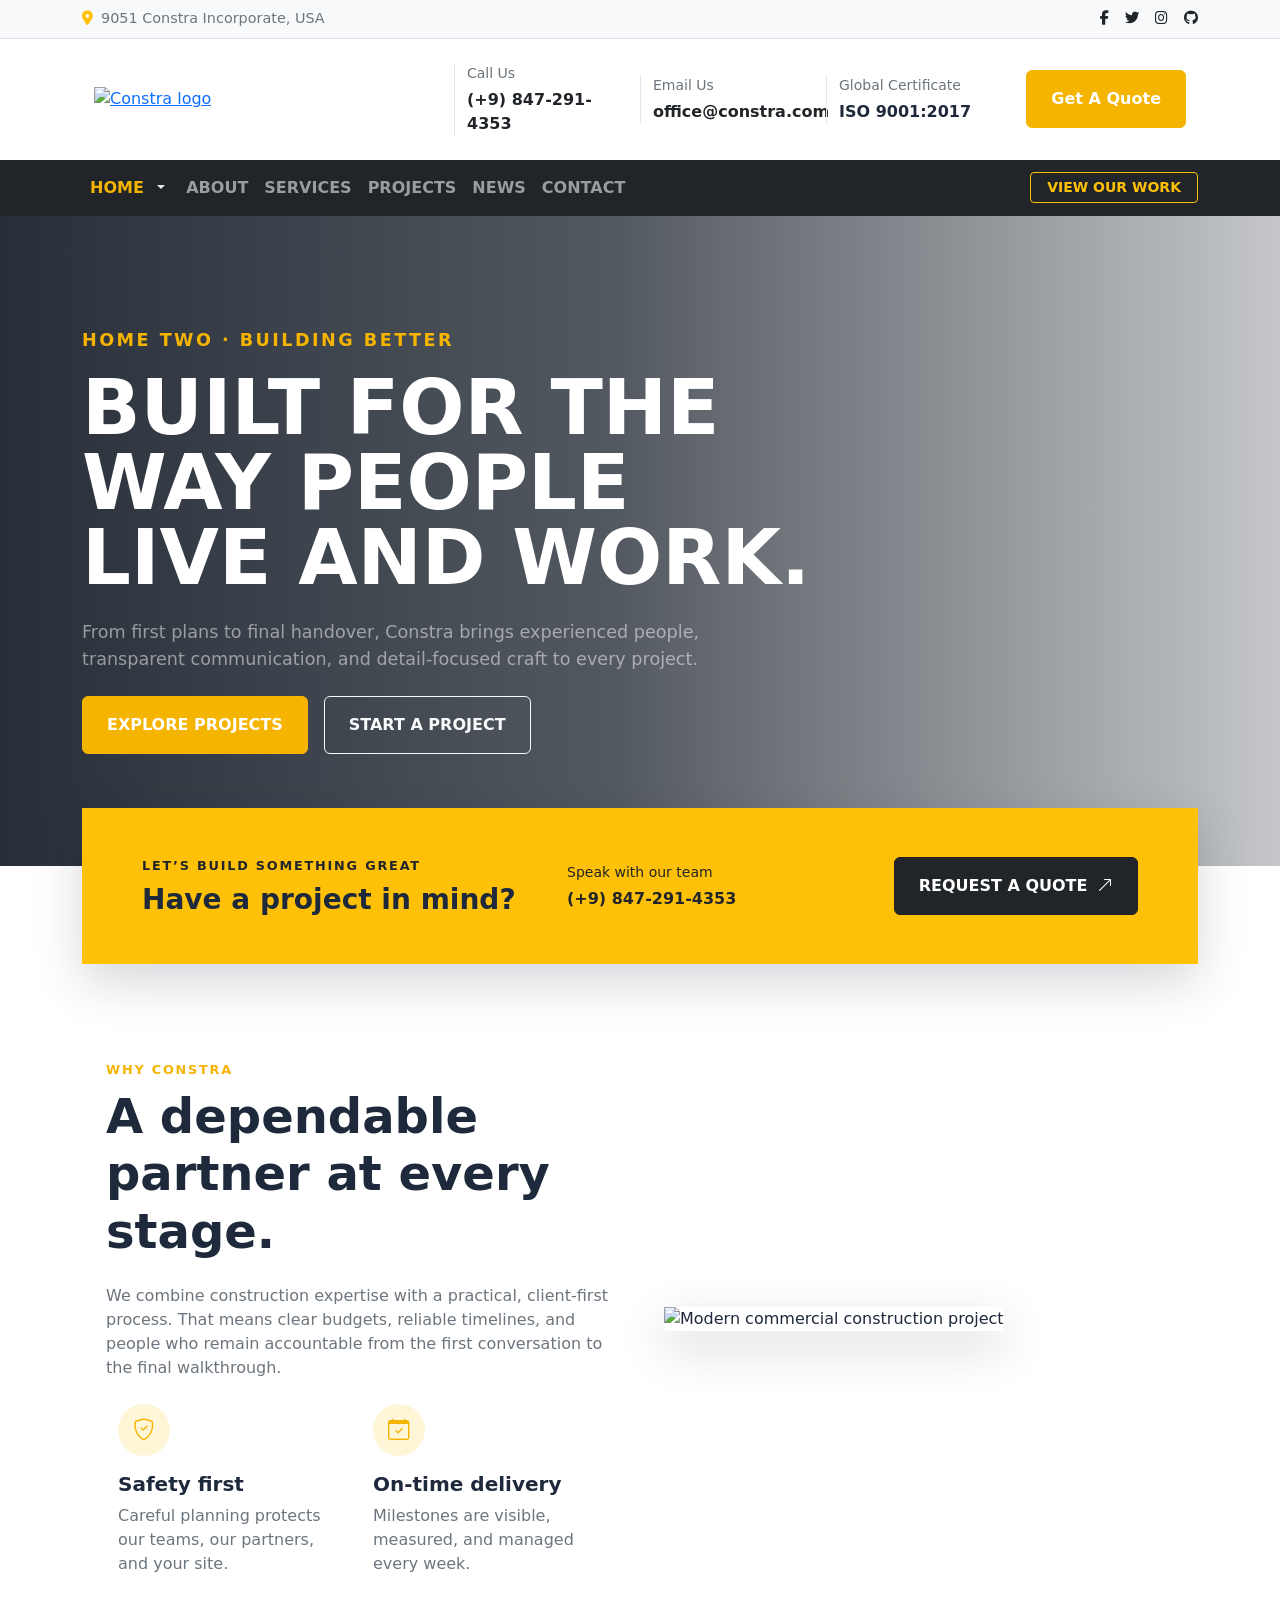
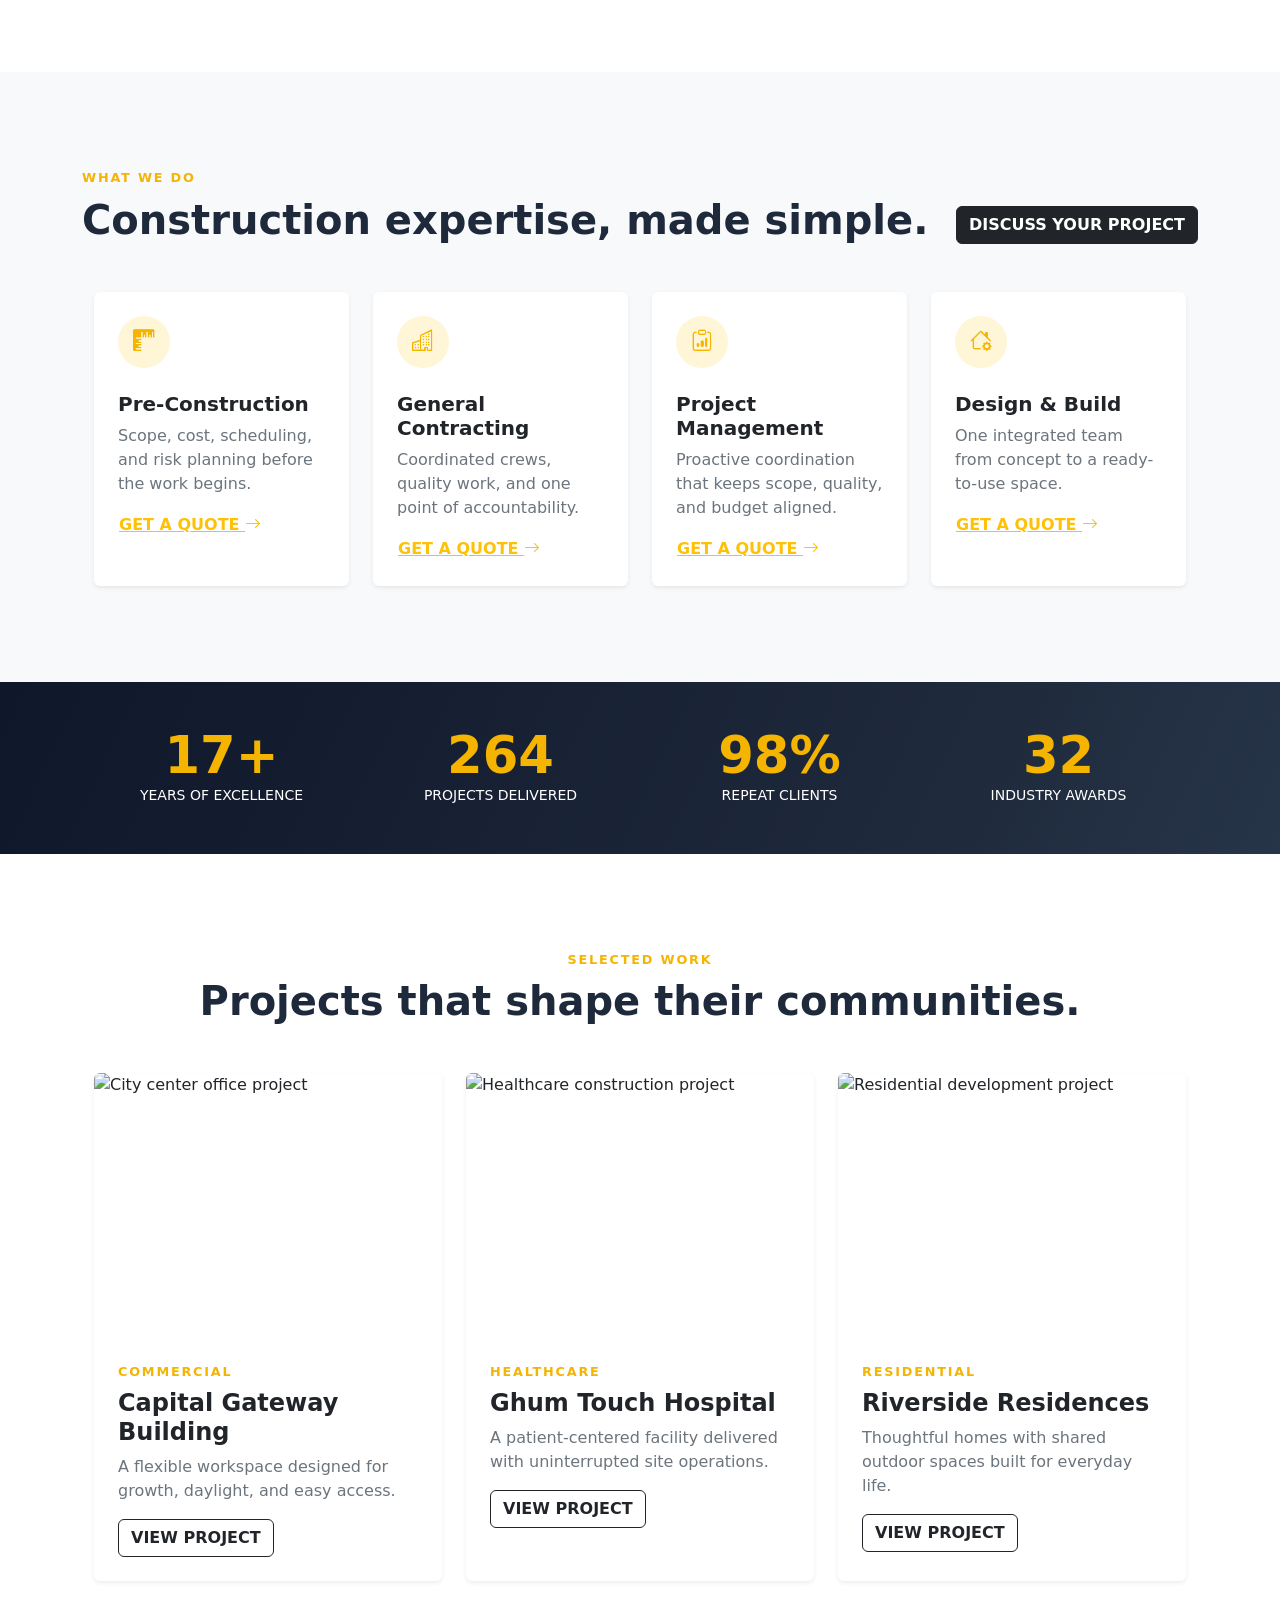
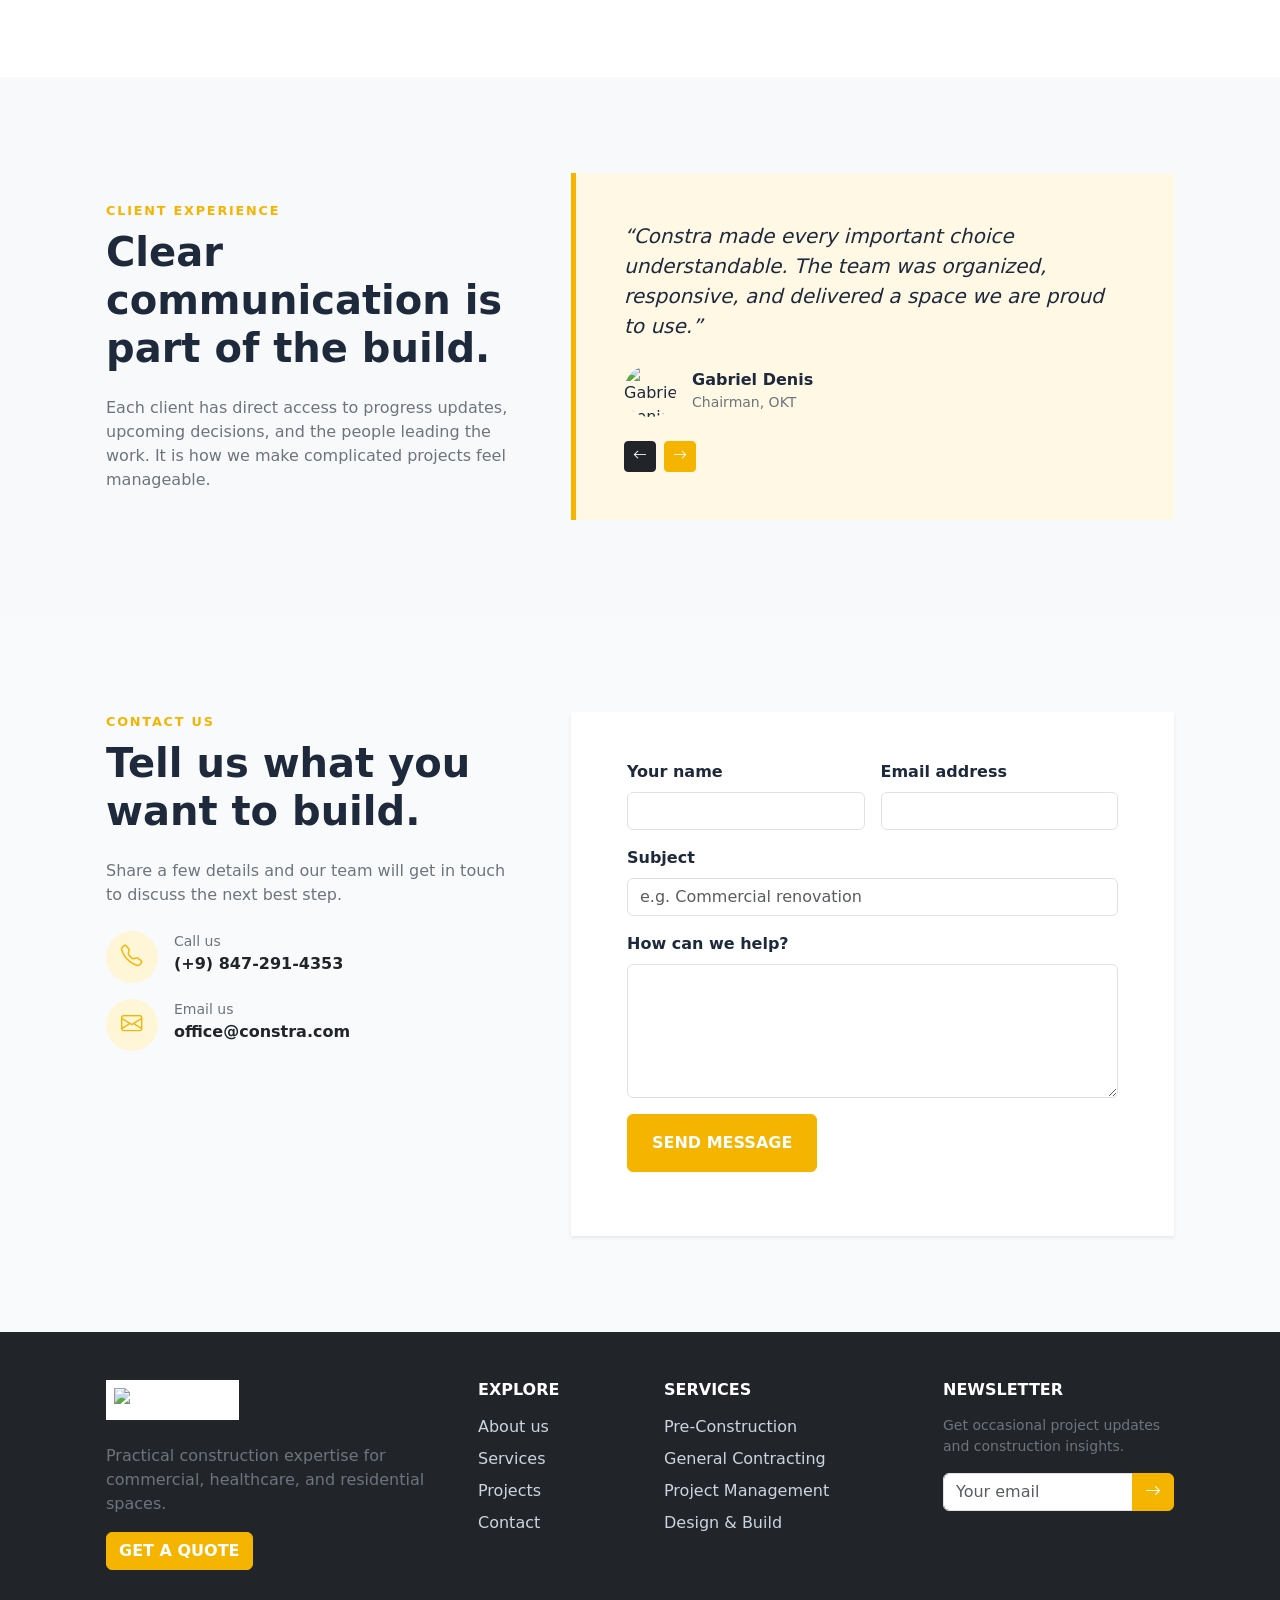
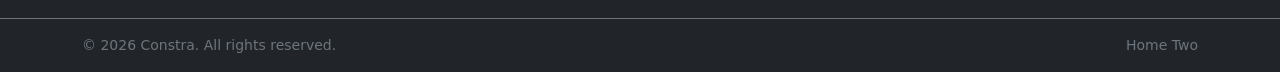
==== home-two.html @ 85f2c743 "first commit" ====
<!DOCTYPE html>
<html lang="en">

<head>
    <meta charset="UTF-8">
    <meta name="viewport" content="width=device-width, initial-scale=1.0">
    <meta name="description" content="Constra Home Two - a complete construction company landing page.">
    <title>Constra | Home Two</title>

    <link href="https://cdn.jsdelivr.net/npm/bootstrap@5.0.2/dist/css/bootstrap.min.css" rel="stylesheet"
        integrity="sha384-EVSTQN3/azprG1Anm3QDgpJLIm9Nao0Yz1ztcQTwFspd3yD65VohhpuuCOmLASjC" crossorigin="anonymous">
    <link rel="stylesheet" href="https://cdnjs.cloudflare.com/ajax/libs/font-awesome/6.5.2/css/all.min.css">
    <link rel="stylesheet" href="https://cdn.jsdelivr.net/npm/bootstrap-icons@1.11.3/font/bootstrap-icons.min.css">
    <link rel="stylesheet" href="style.css">
</head>

<body class="home-two">
    <header>
        <div class="top-strip bg-light border-bottom">
            <div class="container py-2 d-flex flex-wrap justify-content-between align-items-center gap-2">
                <span class="text-secondary"><i class="fa-solid fa-location-dot text-warning me-2"></i>9051 Constra
                    Incorporate, USA</span>
                <div class="d-flex gap-3">
                    <a href="https://www.facebook.com/" target="_blank" rel="noreferrer" class="text-dark"
                        aria-label="Visit our Facebook page"><i class="fa-brands fa-facebook-f"></i></a>
                    <a href="https://twitter.com/" target="_blank" rel="noreferrer" class="text-dark"
                        aria-label="Visit our Twitter page"><i class="fa-brands fa-twitter"></i></a>
                    <a href="https://www.instagram.com/" target="_blank" rel="noreferrer" class="text-dark"
                        aria-label="Visit our Instagram page"><i class="fa-brands fa-instagram"></i></a>
                    <a href="https://github.com/" target="_blank" rel="noreferrer" class="text-dark"
                        aria-label="Visit our GitHub page"><i class="fa-brands fa-github"></i></a>
                </div>
            </div>
        </div>

        <div class="header-main bg-white">
            <div class="container py-4">
                <div class="row align-items-center g-4">
                    <div class="col-lg-4 text-center text-lg-start">
                        <a href="home-two.html" aria-label="Constra Home Two">
                            <img src="asserts/logo.png" class="brand-mark" alt="Constra logo">
                        </a>
                    </div>
                    <div class="col-sm-4 col-lg-2 contact-meta">
                        <p class="text-secondary small mb-1">Call Us</p>
                        <a href="tel:+98472914353" class="fw-bold text-dark text-decoration-none">(+9) 847-291-4353</a>
                    </div>
                    <div class="col-sm-4 col-lg-2 contact-meta">
                        <p class="text-secondary small mb-1">Email Us</p>
                        <a href="mailto:office@constra.com"
                            class="fw-bold text-dark text-decoration-none">office@constra.com</a>
                    </div>
                    <div class="col-sm-4 col-lg-2 contact-meta">
                        <p class="text-secondary small mb-1">Global Certificate</p>
                        <p class="fw-bold mb-0">ISO 9001:2017</p>
                    </div>
                    <div class="col-lg-2 text-center text-lg-end">
                        <button type="button" class="btn btn-warning text-white fw-bold px-4 py-3" data-open-quote>
                            Get A Quote
                        </button>
                    </div>
                </div>
            </div>
        </div>

        <nav class="site-nav navbar navbar-expand-lg navbar-dark bg-dark py-2" aria-label="Primary navigation">
            <div class="container">
                <button class="navbar-toggler ms-auto" type="button" data-bs-toggle="collapse" data-bs-target="#navbarMenu"
                    aria-controls="navbarMenu" aria-expanded="false" aria-label="Open navigation">
                    <span class="navbar-toggler-icon"></span>
                </button>

                <div class="collapse navbar-collapse" id="navbarMenu">
                    <ul class="navbar-nav me-auto align-items-lg-center">
                        <li class="nav-item dropdown nav-home-selector d-flex align-items-center">
                            <a class="nav-link active-page fw-bold" href="home-two.html">HOME</a>
                            <button class="nav-link dropdown-toggle dropdown-toggle-split" type="button"
                                id="homeDropdown" data-bs-toggle="dropdown" aria-expanded="false">
                                <span class="visually-hidden">Choose a home page</span>
                            </button>
                            <ul class="dropdown-menu" aria-labelledby="homeDropdown">
                                <li><a class="dropdown-item" href="index.html">Home One</a></li>
                                <li><a class="dropdown-item active" aria-current="page" href="home-two.html">Home Two</a></li>
                            </ul>
                        </li>
                        <li class="nav-item"><a class="nav-link fw-bold" href="#about">ABOUT</a></li>
                        <li class="nav-item"><a class="nav-link fw-bold" href="#services">SERVICES</a></li>
                        <li class="nav-item"><a class="nav-link fw-bold" href="#projects">PROJECTS</a></li>
                        <li class="nav-item"><a class="nav-link fw-bold" href="#news">NEWS</a></li>
                        <li class="nav-item"><a class="nav-link fw-bold" href="#contact">CONTACT</a></li>
                    </ul>
                    <a href="#projects" class="btn btn-outline-warning btn-sm fw-bold px-3">VIEW OUR WORK</a>
                </div>
            </div>
        </nav>
    </header>

    <main>
        <section class="hero-two text-white" aria-labelledby="heroTitle">
            <div class="container py-5">
                <p class="eyebrow mb-3">Home Two · Building Better</p>
                <h1 id="heroTitle" class="fw-bold text-uppercase mb-4">Built for the way people live and work.</h1>
                <p class="mb-4 text-white-50">From first plans to final handover, Constra brings experienced people,
                    transparent communication, and detail-focused craft to every project.</p>
                <div class="d-flex flex-column flex-sm-row gap-3">
                    <a href="#projects" class="btn btn-warning text-white fw-bold px-4 py-3">EXPLORE PROJECTS</a>
                    <button type="button" class="btn btn-outline-light fw-bold px-4 py-3" data-open-quote>
                        START A PROJECT
                    </button>
                </div>
            </div>
        </section>

        <div class="container">
            <section class="intro-card bg-warning p-4 p-lg-5" aria-label="Quick contact options">
                <div class="row align-items-center g-4">
                    <div class="col-lg-5">
                        <p class="eyebrow text-dark mb-2">Let’s build something great</p>
                        <h2 class="h3 fw-bold mb-0">Have a project in mind?</h2>
                    </div>
                    <div class="col-sm-6 col-lg-3">
                        <p class="small text-dark mb-1">Speak with our team</p>
                        <a class="fw-bold text-dark text-decoration-none" href="tel:+98472914353">(+9) 847-291-4353</a>
                    </div>
                    <div class="col-sm-6 col-lg-4 text-lg-end">
                        <button type="button" class="btn btn-dark fw-bold px-4 py-3" data-open-quote>
                            REQUEST A QUOTE <i class="bi bi-arrow-up-right ms-1"></i>
                        </button>
                    </div>
                </div>
            </section>
        </div>

        <section id="about" class="section-space" aria-labelledby="aboutTitle">
            <div class="container">
                <div class="row align-items-center g-5">
                    <div class="col-lg-6">
                        <p class="eyebrow mb-2">Why Constra</p>
                        <h2 id="aboutTitle" class="display-5 fw-bold mb-4">A dependable partner at every stage.</h2>
                        <p class="text-secondary mb-4">We combine construction expertise with a practical, client-first
                            process. That means clear budgets, reliable timelines, and people who remain accountable
                            from the first conversation to the final walkthrough.</p>
                        <div class="row g-4">
                            <div class="col-sm-6">
                                <span class="feature-icon mb-3"><i class="bi bi-shield-check"></i></span>
                                <h3 class="h5 fw-bold">Safety first</h3>
                                <p class="text-secondary mb-0">Careful planning protects our teams, our partners, and your site.</p>
                            </div>
                            <div class="col-sm-6">
                                <span class="feature-icon mb-3"><i class="bi bi-calendar-check"></i></span>
                                <h3 class="h5 fw-bold">On-time delivery</h3>
                                <p class="text-secondary mb-0">Milestones are visible, measured, and managed every week.</p>
                            </div>
                        </div>
                    </div>
                    <div class="col-lg-6">
                        <img src="asserts/project2.jpg" class="img-fluid shadow-lg" alt="Modern commercial construction project">
                    </div>
                </div>
            </div>
        </section>

        <section id="services" class="section-space bg-light" aria-labelledby="servicesTitle">
            <div class="container">
                <div class="d-flex flex-column flex-md-row justify-content-between align-items-md-end gap-3 mb-5">
                    <div>
                        <p class="eyebrow mb-2">What we do</p>
                        <h2 id="servicesTitle" class="display-6 fw-bold mb-0">Construction expertise, made simple.</h2>
                    </div>
                    <button type="button" class="btn btn-dark fw-bold" data-open-quote>DISCUSS YOUR PROJECT</button>
                </div>
                <div class="row g-4">
                    <div class="col-md-6 col-xl-3">
                        <article class="service-card card shadow-sm p-4">
                            <span class="service-icon mb-4"><i class="bi bi-rulers"></i></span>
                            <h3 class="h5 fw-bold">Pre-Construction</h3>
                            <p class="text-secondary">Scope, cost, scheduling, and risk planning before the work begins.</p>
                            <button type="button" class="btn btn-link text-warning fw-bold p-0 text-start" data-open-quote
                                data-service="pre-construction planning">GET A QUOTE <i class="bi bi-arrow-right"></i></button>
                        </article>
                    </div>
                    <div class="col-md-6 col-xl-3">
                        <article class="service-card card shadow-sm p-4">
                            <span class="service-icon mb-4"><i class="bi bi-buildings"></i></span>
                            <h3 class="h5 fw-bold">General Contracting</h3>
                            <p class="text-secondary">Coordinated crews, quality work, and one point of accountability.</p>
                            <button type="button" class="btn btn-link text-warning fw-bold p-0 text-start" data-open-quote
                                data-service="general contracting">GET A QUOTE <i class="bi bi-arrow-right"></i></button>
                        </article>
                    </div>
                    <div class="col-md-6 col-xl-3">
                        <article class="service-card card shadow-sm p-4">
                            <span class="service-icon mb-4"><i class="bi bi-clipboard-data"></i></span>
                            <h3 class="h5 fw-bold">Project Management</h3>
                            <p class="text-secondary">Proactive coordination that keeps scope, quality, and budget aligned.</p>
                            <button type="button" class="btn btn-link text-warning fw-bold p-0 text-start" data-open-quote
                                data-service="project management">GET A QUOTE <i class="bi bi-arrow-right"></i></button>
                        </article>
                    </div>
                    <div class="col-md-6 col-xl-3">
                        <article class="service-card card shadow-sm p-4">
                            <span class="service-icon mb-4"><i class="bi bi-house-gear"></i></span>
                            <h3 class="h5 fw-bold">Design &amp; Build</h3>
                            <p class="text-secondary">One integrated team from concept to a ready-to-use space.</p>
                            <button type="button" class="btn btn-link text-warning fw-bold p-0 text-start" data-open-quote
                                data-service="design and build">GET A QUOTE <i class="bi bi-arrow-right"></i></button>
                        </article>
                    </div>
                </div>
            </div>
        </section>

        <section class="number-band py-5 text-white" aria-label="Company achievements">
            <div class="container">
                <div class="row text-center g-4">
                    <div class="col-6 col-lg-3"><p class="metric-number mb-1">17+</p><p class="mb-0 text-uppercase small">Years of excellence</p></div>
                    <div class="col-6 col-lg-3"><p class="metric-number mb-1">264</p><p class="mb-0 text-uppercase small">Projects delivered</p></div>
                    <div class="col-6 col-lg-3"><p class="metric-number mb-1">98%</p><p class="mb-0 text-uppercase small">Repeat clients</p></div>
                    <div class="col-6 col-lg-3"><p class="metric-number mb-1">32</p><p class="mb-0 text-uppercase small">Industry awards</p></div>
                </div>
            </div>
        </section>

        <section id="projects" class="section-space" aria-labelledby="projectsTitle">
            <div class="container">
                <div class="text-center mb-5">
                    <p class="eyebrow mb-2">Selected work</p>
                    <h2 id="projectsTitle" class="display-6 fw-bold">Projects that shape their communities.</h2>
                </div>
                <div class="row g-4">
                    <div class="col-md-6 col-lg-4">
                        <article class="project-card card shadow-sm">
                            <img src="asserts/project1.jpg" alt="City center office project">
                            <div class="card-body p-4">
                                <p class="eyebrow mb-2">Commercial</p>
                                <h3 class="h4 fw-bold">Capital Gateway Building</h3>
                                <p class="text-secondary">A flexible workspace designed for growth, daylight, and easy access.</p>
                                <button type="button" class="btn btn-outline-dark fw-bold" data-project-name="Capital Gateway Building"
                                    data-project-image="asserts/project1.jpg"
                                    data-project-description="This commercial project blends durable materials, flexible floor plans, and energy-aware systems for a modern city-center workplace.">VIEW PROJECT</button>
                            </div>
                        </article>
                    </div>
                    <div class="col-md-6 col-lg-4">
                        <article class="project-card card shadow-sm">
                            <img src="asserts/project3.jpg" alt="Healthcare construction project">
                            <div class="card-body p-4">
                                <p class="eyebrow mb-2">Healthcare</p>
                                <h3 class="h4 fw-bold">Ghum Touch Hospital</h3>
                                <p class="text-secondary">A patient-centered facility delivered with uninterrupted site operations.</p>
                                <button type="button" class="btn btn-outline-dark fw-bold" data-project-name="Ghum Touch Hospital"
                                    data-project-image="asserts/project3.jpg"
                                    data-project-description="The hospital expansion added modern treatment spaces while keeping essential healthcare services safely operational throughout the build.">VIEW PROJECT</button>
                            </div>
                        </article>
                    </div>
                    <div class="col-md-6 col-lg-4">
                        <article class="project-card card shadow-sm">
                            <img src="asserts/project5.jpg" alt="Residential development project">
                            <div class="card-body p-4">
                                <p class="eyebrow mb-2">Residential</p>
                                <h3 class="h4 fw-bold">Riverside Residences</h3>
                                <p class="text-secondary">Thoughtful homes with shared outdoor spaces built for everyday life.</p>
                                <button type="button" class="btn btn-outline-dark fw-bold" data-project-name="Riverside Residences"
                                    data-project-image="asserts/project5.jpg"
                                    data-project-description="Riverside Residences brings together comfortable homes, durable finishes, landscaped shared areas, and a people-first site plan.">VIEW PROJECT</button>
                            </div>
                        </article>
                    </div>
                </div>
            </div>
        </section>

        <section id="news" class="section-space bg-light" aria-labelledby="newsTitle">
            <div class="container">
                <div class="row align-items-center g-5">
                    <div class="col-lg-5">
                        <p class="eyebrow mb-2">Client experience</p>
                        <h2 id="newsTitle" class="display-6 fw-bold mb-4">Clear communication is part of the build.</h2>
                        <p class="text-secondary mb-0">Each client has direct access to progress updates, upcoming decisions, and the people leading the work. It is how we make complicated projects feel manageable.</p>
                    </div>
                    <div class="col-lg-7">
                        <div id="testimonialCarouselTwo" class="carousel slide testimonial-panel p-4 p-md-5" data-bs-ride="carousel">
                            <div class="carousel-inner">
                                <div class="carousel-item active">
                                    <p class="fs-5 fst-italic mb-4">“Constra made every important choice understandable. The team was organized, responsive, and delivered a space we are proud to use.”</p>
                                    <div class="d-flex align-items-center gap-3">
                                        <img src="asserts/testimonial1.png" class="testimonial-avatar rounded-circle" alt="Gabriel Denis">
                                        <div><p class="fw-bold mb-0">Gabriel Denis</p><p class="small text-secondary mb-0">Chairman, OKT</p></div>
                                    </div>
                                </div>
                                <div class="carousel-item">
                                    <p class="fs-5 fst-italic mb-4">“Their planning gave us confidence from day one. Even when conditions changed, the team kept us informed and kept the work moving.”</p>
                                    <div class="d-flex align-items-center gap-3">
                                        <img src="asserts/testimonial2.png" class="testimonial-avatar rounded-circle" alt="Weldon Cash">
                                        <div><p class="fw-bold mb-0">Weldon Cash</p><p class="small text-secondary mb-0">CEO, Company</p></div>
                                    </div>
                                </div>
                            </div>
                            <div class="mt-4 d-flex gap-2">
                                <button class="btn btn-sm btn-dark" type="button" data-bs-target="#testimonialCarouselTwo" data-bs-slide="prev" aria-label="Previous testimonial"><i class="bi bi-arrow-left"></i></button>
                                <button class="btn btn-sm btn-warning text-white" type="button" data-bs-target="#testimonialCarouselTwo" data-bs-slide="next" aria-label="Next testimonial"><i class="bi bi-arrow-right"></i></button>
                            </div>
                        </div>
                    </div>
                </div>
            </div>
        </section>

        <section id="contact" class="section-space contact-panel" aria-labelledby="contactTitle">
            <div class="container">
                <div class="row g-5">
                    <div class="col-lg-5">
                        <p class="eyebrow mb-2">Contact us</p>
                        <h2 id="contactTitle" class="display-6 fw-bold mb-4">Tell us what you want to build.</h2>
                        <p class="text-secondary mb-4">Share a few details and our team will get in touch to discuss the next best step.</p>
                        <div class="d-flex gap-3 mb-3"><span class="service-icon flex-shrink-0"><i class="bi bi-telephone"></i></span><div><p class="small text-secondary mb-0">Call us</p><a href="tel:+98472914353" class="fw-bold text-dark text-decoration-none">(+9) 847-291-4353</a></div></div>
                        <div class="d-flex gap-3"><span class="service-icon flex-shrink-0"><i class="bi bi-envelope"></i></span><div><p class="small text-secondary mb-0">Email us</p><a href="mailto:office@constra.com" class="fw-bold text-dark text-decoration-none">office@constra.com</a></div></div>
                    </div>
                    <div class="col-lg-7">
                        <form id="contactForm" class="bg-white shadow-sm p-4 p-md-5" novalidate>
                            <div class="row g-3">
                                <div class="col-md-6"><label for="contactName" class="form-label fw-bold">Your name</label><input id="contactName" type="text" class="form-control" required><div class="invalid-feedback">Please enter your name.</div></div>
                                <div class="col-md-6"><label for="contactEmail" class="form-label fw-bold">Email address</label><input id="contactEmail" type="email" class="form-control" required><div class="invalid-feedback">Please enter a valid email.</div></div>
                                <div class="col-12"><label for="contactSubject" class="form-label fw-bold">Subject</label><input id="contactSubject" type="text" class="form-control" placeholder="e.g. Commercial renovation"></div>
                                <div class="col-12"><label for="contactMessage" class="form-label fw-bold">How can we help?</label><textarea id="contactMessage" class="form-control" rows="5" required></textarea><div class="invalid-feedback">Please tell us a little about your project.</div></div>
                                <div class="col-12"><button type="submit" class="btn btn-warning text-white fw-bold px-4 py-3">SEND MESSAGE</button><p id="contactResult" class="small mt-3 mb-0" aria-live="polite"></p></div>
                            </div>
                        </form>
                    </div>
                </div>
            </div>
        </section>
    </main>

    <footer class="bg-dark text-white pt-5">
        <div class="container">
            <div class="row g-5 pb-5">
                <div class="col-lg-4">
                    <img src="asserts/logo.png" class="brand-mark bg-white p-2 mb-4" alt="Constra logo">
                    <p class="text-secondary">Practical construction expertise for commercial, healthcare, and residential spaces.</p>
                    <button type="button" class="btn btn-warning text-white fw-bold" data-open-quote>GET A QUOTE</button>
                </div>
                <div class="col-sm-6 col-lg-2 footer-links">
                    <h2 class="h6 fw-bold mb-3">EXPLORE</h2>
                    <ul class="list-unstyled d-grid gap-2"><li><a href="#about">About us</a></li><li><a href="#services">Services</a></li><li><a href="#projects">Projects</a></li><li><a href="#contact">Contact</a></li></ul>
                </div>
                <div class="col-sm-6 col-lg-3 footer-links">
                    <h2 class="h6 fw-bold mb-3">SERVICES</h2>
                    <ul class="list-unstyled d-grid gap-2"><li><a href="#services">Pre-Construction</a></li><li><a href="#services">General Contracting</a></li><li><a href="#services">Project Management</a></li><li><a href="#services">Design &amp; Build</a></li></ul>
                </div>
                <div class="col-lg-3">
                    <h2 class="h6 fw-bold mb-3">NEWSLETTER</h2>
                    <p class="text-secondary small">Get occasional project updates and construction insights.</p>
                    <form id="newsletterForm" novalidate>
                        <label for="newsletterEmail" class="visually-hidden">Email address</label>
                        <div class="input-group"><input id="newsletterEmail" type="email" class="form-control" placeholder="Your email" required><button class="btn btn-warning text-white" type="submit" aria-label="Subscribe"><i class="bi bi-arrow-right"></i></button></div>
                        <p id="newsletterResult" class="small mt-2 mb-0" aria-live="polite"></p>
                    </form>
                </div>
            </div>
        </div>
        <div class="border-top border-secondary py-3">
            <div class="container d-flex flex-column flex-md-row justify-content-between gap-2 text-secondary small">
                <span>© 2026 Constra. All rights reserved.</span>
                <span>Home Two</span>
            </div>
        </div>
    </footer>

    <button id="backToTop" type="button" class="btn btn-warning text-white rounded-circle shadow" aria-label="Back to top"><i class="bi bi-arrow-up"></i></button>

    <div class="modal fade" id="quoteModal" tabindex="-1" aria-labelledby="quoteModalTitle" aria-hidden="true">
        <div class="modal-dialog modal-dialog-centered">
            <div class="modal-content border-0">
                <div class="modal-header bg-warning"><h2 id="quoteModalTitle" class="modal-title h5 fw-bold">Get A Quote</h2><button type="button" class="btn-close" data-bs-dismiss="modal" aria-label="Close"></button></div>
                <div class="modal-body p-4">
                    <p class="text-secondary">Tell us a little about the work you have in mind.</p>
                    <form id="quoteForm" novalidate>
                        <div class="mb-3"><label for="quoteName" class="form-label fw-bold">Your name</label><input id="quoteName" type="text" class="form-control" required><div class="invalid-feedback">Please enter your name.</div></div>
                        <div class="mb-3"><label for="quoteEmail" class="form-label fw-bold">Email address</label><input id="quoteEmail" type="email" class="form-control" required><div class="invalid-feedback">Please enter a valid email.</div></div>
                        <div class="mb-3"><label for="quotePhone" class="form-label fw-bold">Phone number</label><input id="quotePhone" type="tel" class="form-control" required><div class="invalid-feedback">Please enter a phone number.</div></div>
                        <div class="mb-3"><label for="quoteMessage" class="form-label fw-bold">Project details</label><textarea id="quoteMessage" class="form-control" rows="4" required></textarea><div class="invalid-feedback">Please add some project details.</div></div>
                        <button type="submit" class="btn btn-warning text-white w-100 fw-bold py-2">SUBMIT REQUEST</button>
                        <p id="quoteResult" class="fw-semibold mt-3 mb-0" aria-live="polite"></p>
                    </form>
                </div>
            </div>
        </div>
    </div>

    <div class="modal fade" id="projectModal" tabindex="-1" aria-labelledby="projectModalTitle" aria-hidden="true">
        <div class="modal-dialog modal-lg modal-dialog-centered">
            <div class="modal-content border-0 overflow-hidden">
                <div class="modal-header"><h2 id="projectModalTitle" class="modal-title h4 fw-bold"></h2><button type="button" class="btn-close" data-bs-dismiss="modal" aria-label="Close"></button></div>
                <img id="projectModalImage" src="asserts/project1.jpg" class="img-fluid" alt="">
                <div class="modal-body p-4"><p id="projectModalDescription" class="text-secondary mb-0"></p></div>
            </div>
        </div>
    </div>

    <script src="https://cdn.jsdelivr.net/npm/bootstrap@5.0.2/dist/js/bootstrap.bundle.min.js"></script>
    <script src="home-two.js"></script>
</body>

</html>
---- style.css ----
html,
body {
    width: 100%;
    max-width: 100%;
    overflow-x: hidden;
    margin: 0;
    padding: 0;
}

* {
    box-sizing: border-box;
}

img {
    max-width: 100%;
    height: auto;
}

.row {
    margin-left: 0;
    margin-right: 0;
}

.carousel-item>div {
    width: 100%;
}

.hero-slide {
    height: 600px;
    background-size: 100% 100%;
    background-position: center;
    background-repeat: no-repeat;
}

.container.about-box {
    margin-top: -58px;
    z-index: -5;
    /* position: absolute; */
    /* margin: auto; */
}

/* 
.container .row.g-0 {
    min-width: 1095px;
    align-items: center;
    max-width: 1095px;
} */

.hover-box {
    position: relative;
    cursor: pointer;
}

.hover-box img {
    transition: transform 0.4s ease;
}

.hover-box:hover img {
    transform: scale(1.08);
}

.overlay-content {
    position: absolute;
    top: 0;
    left: 0;

    width: 100%;
    height: 100%;

    background: rgba(0, 0, 0, 0.75);

    display: flex;
    flex-direction: column;
    justify-content: center;
    align-items: center;

    text-align: center;
    padding: 20px;

    opacity: 0;
    transition: opacity 0.4s ease;

}

.hover-box:hover .overlay-content {
    opacity: 2;


}

/* ================= HOME TWO ================= */

.home-two {
    color: #1e293b;
    background: #ffffff;
}

.home-two .top-strip {
    font-size: 0.9rem;
}

.home-two .brand-mark {
    width: min(235px, 100%);
}

.home-two .contact-meta {
    border-left: 1px solid #e5e7eb;
}

.home-two .site-nav {
    position: sticky;
    top: 0;
    z-index: 1030;
}

.home-two .nav-home-selector .nav-link {
    color: rgba(255, 255, 255, 0.9);
}

.home-two .nav-home-selector .active-page,
.home-two .site-nav .nav-link:hover,
.home-two .site-nav .nav-link:focus {
    color: #f5b400;
}

.home-two .nav-home-selector .dropdown-toggle-split {
    border: 0;
    background: transparent;
    padding-left: 0.35rem;
    padding-right: 0.8rem;
}

.home-two .dropdown-menu .active {
    color: #ffffff;
    background-color: #f5b400;
}

.home-two .hero-two {
    min-height: 650px;
    display: flex;
    align-items: center;
    background-image: linear-gradient(90deg, rgba(10, 18, 29, 0.88) 0%, rgba(10, 18, 29, 0.7) 48%, rgba(10, 18, 29, 0.24) 100%), url("asserts/project6.jpg");
    background-size: cover;
    background-position: center;
}

.home-two .eyebrow {
    color: #f5b400;
    font-size: 0.8rem;
    font-weight: 800;
    letter-spacing: 0.14em;
    text-transform: uppercase;
}

.home-two .hero-two h1 {
    max-width: 760px;
    font-size: clamp(2.5rem, 6vw, 5.4rem);
    line-height: 0.98;
}

.home-two .hero-two p {
    max-width: 620px;
    font-size: 1.1rem;
}

.home-two .btn-warning {
    background-color: #f5b400;
    border-color: #f5b400;
}

.home-two .btn-warning:hover,
.home-two .btn-warning:focus {
    background-color: #d99f00;
    border-color: #d99f00;
}

.home-two .intro-card {
    margin-top: -58px;
    position: relative;
    z-index: 2;
    box-shadow: 0 18px 45px rgba(15, 23, 42, 0.17);
}

.home-two .section-space {
    padding: 6rem 0;
}

.home-two .feature-icon,
.home-two .service-icon {
    width: 3.25rem;
    height: 3.25rem;
    display: inline-flex;
    align-items: center;
    justify-content: center;
    color: #f5b400;
    background: #fff6d7;
    border-radius: 50%;
    font-size: 1.35rem;
}

.home-two .service-card,
.home-two .project-card {
    height: 100%;
    border: 0;
    transition: transform 180ms ease, box-shadow 180ms ease;
}

.home-two .service-card:hover,
.home-two .project-card:hover {
    transform: translateY(-6px);
    box-shadow: 0 18px 38px rgba(15, 23, 42, 0.13);
}

.home-two .project-card {
    overflow: hidden;
}

.home-two .project-card img {
    width: 100%;
    height: 265px;
    object-fit: cover;
    transition: transform 300ms ease;
}

.home-two .project-card:hover img {
    transform: scale(1.05);
}

.home-two .number-band {
    background: linear-gradient(115deg, #0f172a 0%, #1e293b 72%, #273549 100%);
}

.home-two .metric-number {
    color: #f5b400;
    font-size: clamp(2.3rem, 4vw, 3.6rem);
    font-weight: 800;
    line-height: 1;
}

.home-two .testimonial-panel {
    background: #fff8e5;
    border-left: 5px solid #f5b400;
}

.home-two .testimonial-avatar {
    width: 52px;
    height: 52px;
    object-fit: cover;
}

.home-two .contact-panel {
    background: #f8fafc;
}

.home-two .form-control:focus {
    border-color: #f5b400;
    box-shadow: 0 0 0 0.2rem rgba(245, 180, 0, 0.18);
}

.home-two .footer-links a {
    color: #cbd5e1;
    text-decoration: none;
}

.home-two .footer-links a:hover,
.home-two .footer-links a:focus {
    color: #f5b400;
}

.home-two #backToTop {
    position: fixed;
    right: 1.25rem;
    bottom: 1.25rem;
    z-index: 1020;
    opacity: 0;
    pointer-events: none;
    transform: translateY(8px);
    transition: opacity 180ms ease, transform 180ms ease;
}

.home-two #backToTop.is-visible {
    opacity: 1;
    pointer-events: auto;
    transform: translateY(0);
}

@media (max-width: 991.98px) {
    .home-two .site-nav {
        position: static;
    }

    .home-two .contact-meta {
        border-left: 0;
        border-top: 1px solid #e5e7eb;
        padding-top: 1rem;
        margin-top: 1rem;
    }

    .home-two .intro-card {
        margin-top: 0;
    }

    .home-two .section-space {
        padding: 4.25rem 0;
    }

    .home-two .nav-home-selector {
        width: fit-content;
    }
}

@media (max-width: 575.98px) {
    .home-two .top-strip .container,
    .home-two .header-main .container {
        text-align: center;
    }

    .home-two .hero-two {
        min-height: 560px;
    }

    .home-two .hero-two .btn {
        width: 100%;
    }

    .home-two .project-card img {
        height: 225px;
    }
}
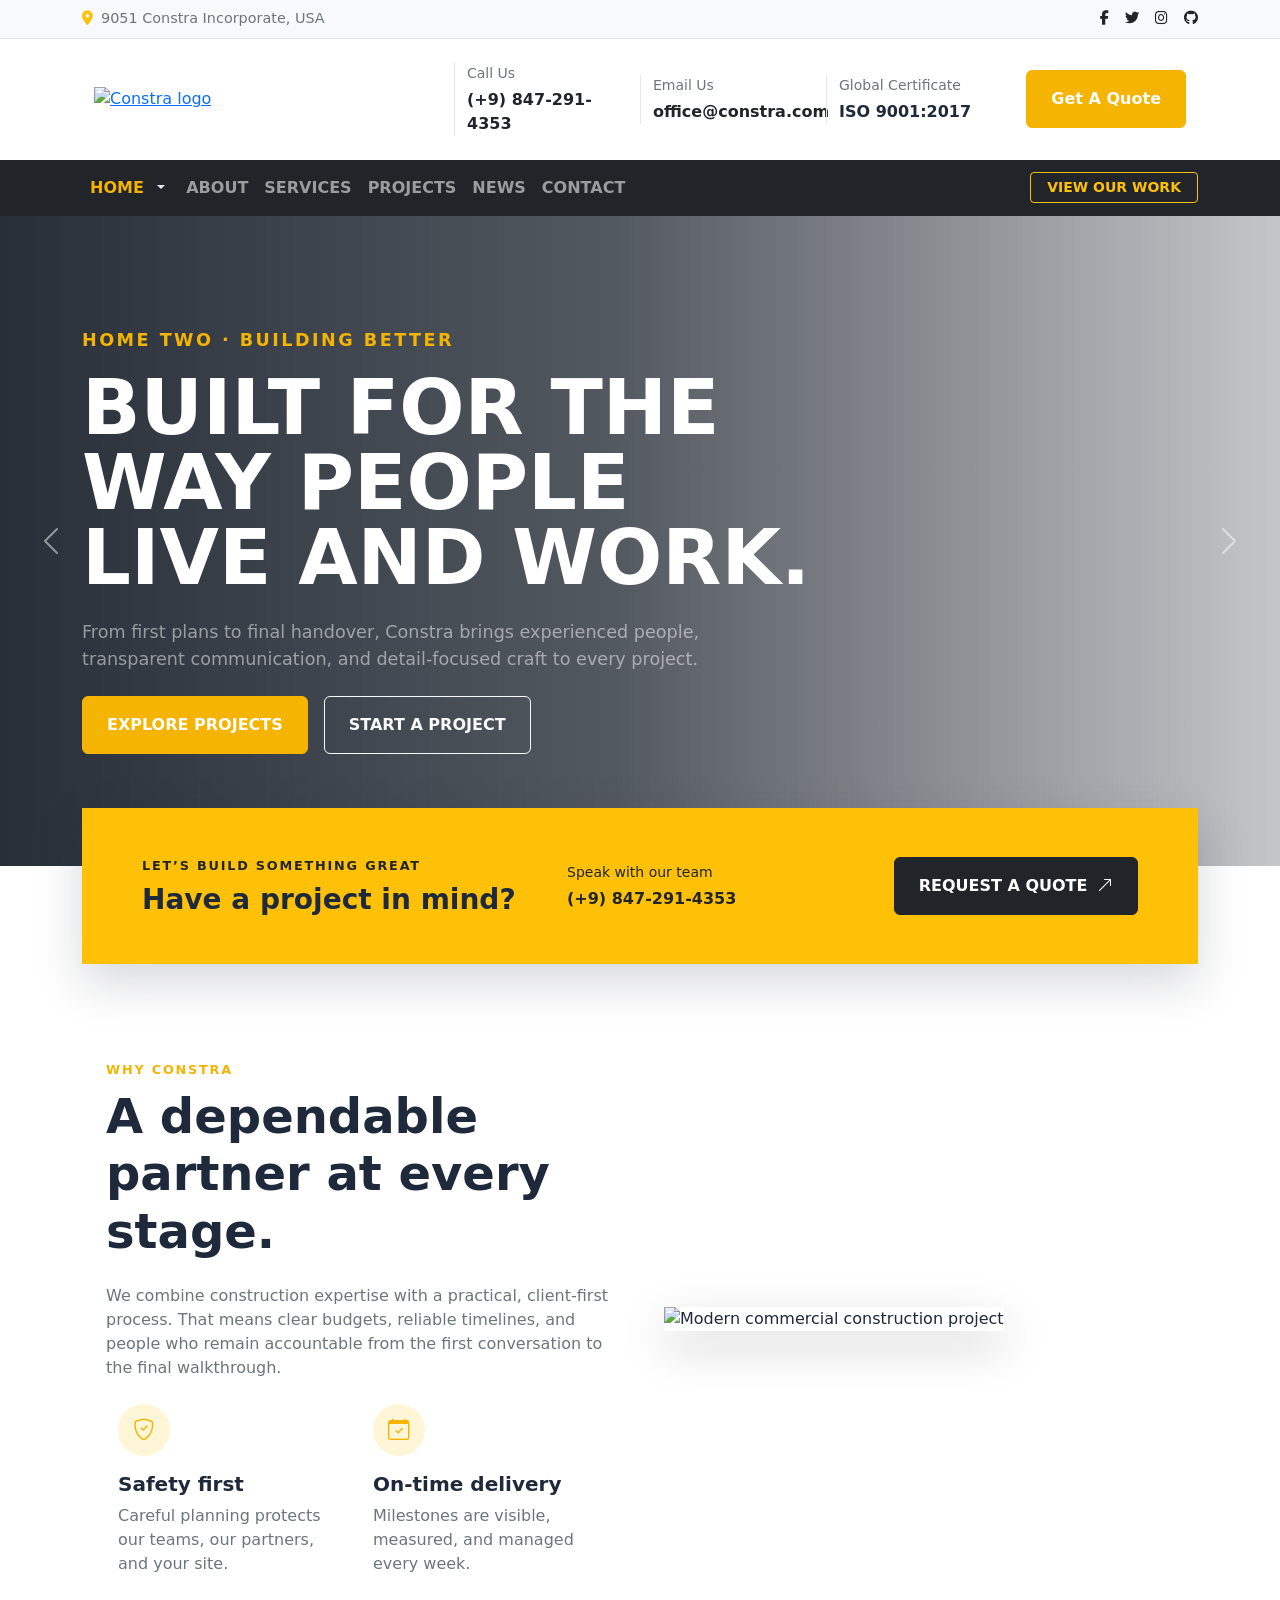
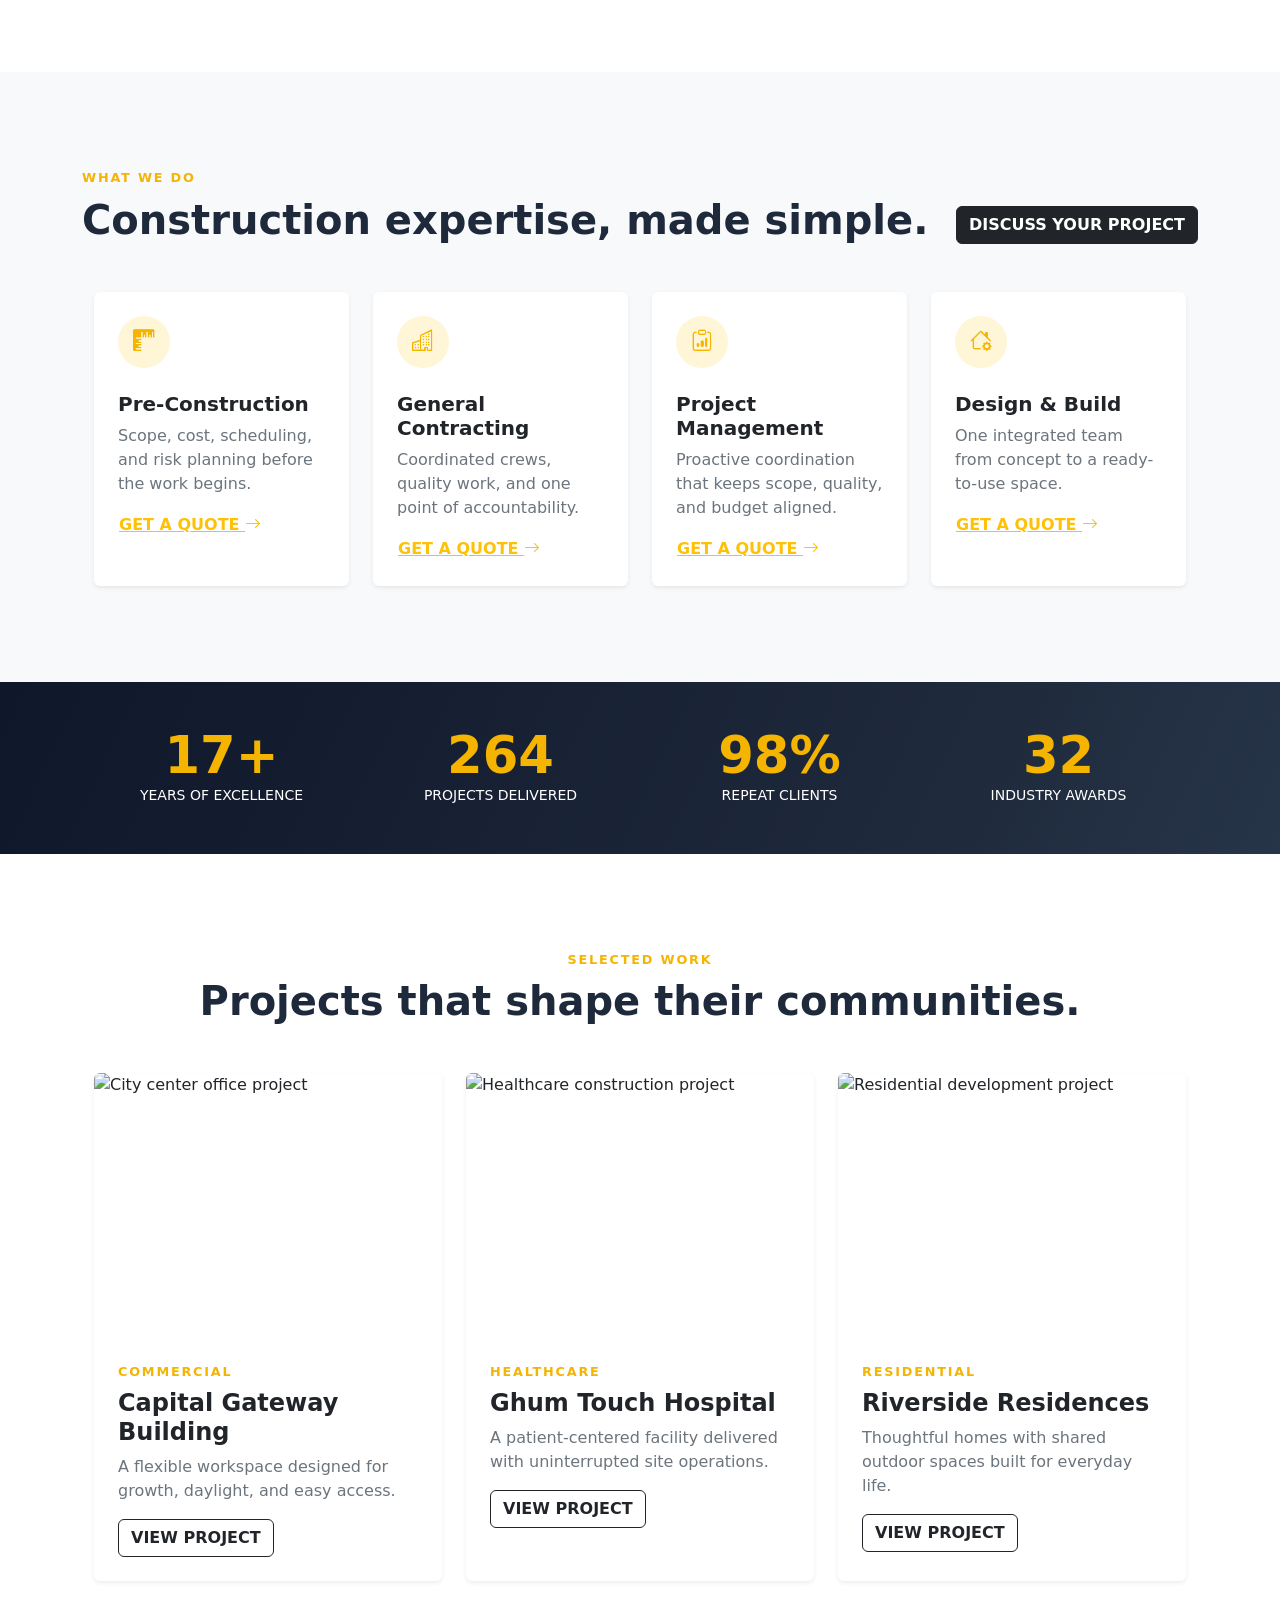
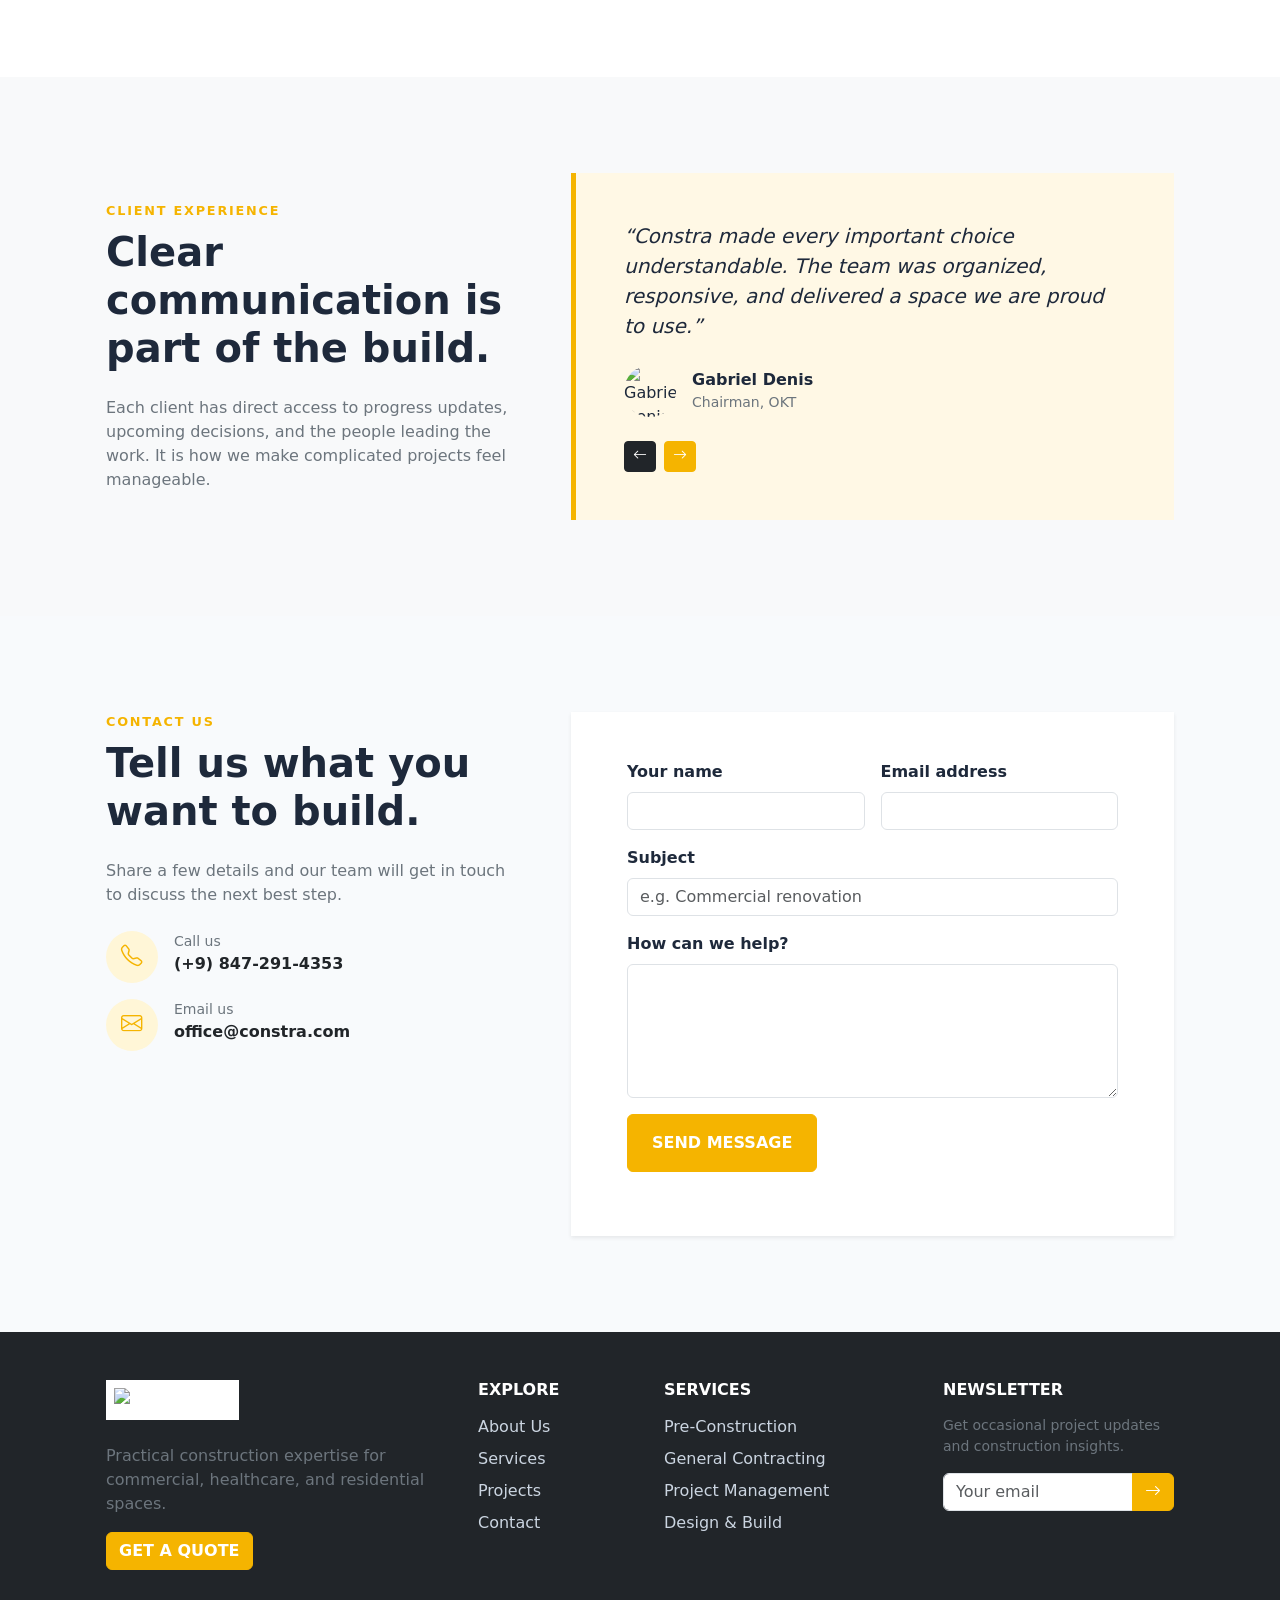
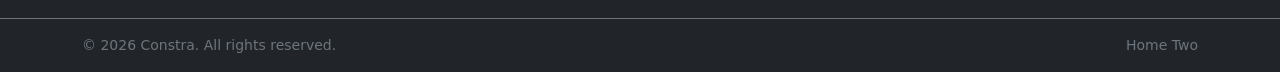
==== commit a20864e0: "first commit" ====
--- a/home-two.html
+++ b/home-two.html
@@ -65,8 +65,9 @@
 
         <nav class="site-nav navbar navbar-expand-lg navbar-dark bg-dark py-2" aria-label="Primary navigation">
             <div class="container">
-                <button class="navbar-toggler ms-auto" type="button" data-bs-toggle="collapse" data-bs-target="#navbarMenu"
-                    aria-controls="navbarMenu" aria-expanded="false" aria-label="Open navigation">
+                <button class="navbar-toggler ms-auto" type="button" data-bs-toggle="collapse"
+                    data-bs-target="#navbarMenu" aria-controls="navbarMenu" aria-expanded="false"
+                    aria-label="Open navigation">
                     <span class="navbar-toggler-icon"></span>
                 </button>
 
@@ -80,7 +81,8 @@
                             </button>
                             <ul class="dropdown-menu" aria-labelledby="homeDropdown">
                                 <li><a class="dropdown-item" href="index.html">Home One</a></li>
-                                <li><a class="dropdown-item active" aria-current="page" href="home-two.html">Home Two</a></li>
+                                <li><a class="dropdown-item active" aria-current="page" href="home-two.html">Home
+                                        Two</a></li>
                             </ul>
                         </li>
                         <li class="nav-item"><a class="nav-link fw-bold" href="#about">ABOUT</a></li>
@@ -96,19 +98,84 @@
     </header>
 
     <main>
-        <section class="hero-two text-white" aria-labelledby="heroTitle">
-            <div class="container py-5">
-                <p class="eyebrow mb-3">Home Two · Building Better</p>
-                <h1 id="heroTitle" class="fw-bold text-uppercase mb-4">Built for the way people live and work.</h1>
-                <p class="mb-4 text-white-50">From first plans to final handover, Constra brings experienced people,
-                    transparent communication, and detail-focused craft to every project.</p>
-                <div class="d-flex flex-column flex-sm-row gap-3">
-                    <a href="#projects" class="btn btn-warning text-white fw-bold px-4 py-3">EXPLORE PROJECTS</a>
-                    <button type="button" class="btn btn-outline-light fw-bold px-4 py-3" data-open-quote>
-                        START A PROJECT
-                    </button>
-                </div>
-            </div>
+        <section id="heroSliderTwo" class="hero-slider carousel slide carousel-fade text-white" data-bs-ride="carousel"
+            data-bs-interval="5000" aria-label="Featured construction projects">
+            <div class="carousel-indicators mb-4">
+                <button type="button" data-bs-target="#heroSliderTwo" data-bs-slide-to="0" class="active"
+                    aria-current="true" aria-label="Show first slide"></button>
+                <button type="button" data-bs-target="#heroSliderTwo" data-bs-slide-to="1"
+                    aria-label="Show second slide"></button>
+                <button type="button" data-bs-target="#heroSliderTwo" data-bs-slide-to="2"
+                    aria-label="Show third slide"></button>
+            </div>
+
+            <div class="carousel-inner">
+                <div class="carousel-item active">
+                    <div class="hero-two hero-two--one">
+                        <div class="container py-5">
+                            <p class="eyebrow mb-3">Home Two · Building Better</p>
+                            <h1 class="fw-bold text-uppercase mb-4">Built for the way people live and work.</h1>
+                            <p class="mb-4 text-white-50">From first plans to final handover, Constra brings experienced
+                                people, transparent communication, and detail-focused craft to every project.</p>
+                            <div class="d-flex flex-column flex-sm-row gap-3">
+                                <a href="#projects" class="btn btn-warning text-white fw-bold px-4 py-3">EXPLORE
+                                    PROJECTS</a>
+                                <button type="button" class="btn btn-outline-light fw-bold px-4 py-3" data-open-quote>
+                                    START A PROJECT
+                                </button>
+                            </div>
+                        </div>
+                    </div>
+                </div>
+
+                <div class="carousel-item">
+                    <div class="hero-two hero-two--two">
+                        <div class="container py-5">
+                            <p class="eyebrow mb-3">Commercial Construction</p>
+                            <h2 class="hero-heading fw-bold text-uppercase mb-4">Spaces that help your business move
+                                forward.</h2>
+                            <p class="mb-4 text-white-50">We plan and build durable commercial spaces with clear
+                                schedules,
+                                careful coordination, and practical details that last.</p>
+                            <div class="d-flex flex-column flex-sm-row gap-3">
+                                <a href="#services" class="btn btn-warning text-white fw-bold px-4 py-3">OUR
+                                    SERVICES</a>
+                                <button type="button" class="btn btn-outline-light fw-bold px-4 py-3" data-open-quote
+                                    data-service="commercial construction">
+                                    REQUEST A QUOTE
+                                </button>
+                            </div>
+                        </div>
+                    </div>
+                </div>
+
+                <div class="carousel-item">
+                    <div class="hero-two hero-two--three">
+                        <div class="container py-5">
+                            <p class="eyebrow mb-3">Trusted Delivery</p>
+                            <h2 class="hero-heading fw-bold text-uppercase mb-4">From concept to completion, together.
+                            </h2>
+                            <p class="mb-4 text-white-50">Our integrated team keeps the whole project moving with
+                                reliable
+                                updates, quality control, and a clear focus on your goals.</p>
+                            <div class="d-flex flex-column flex-sm-row gap-3">
+                                <a href="#contact" class="btn btn-warning text-white fw-bold px-4 py-3">CONTACT OUR
+                                    TEAM</a>
+                                <a href="#projects" class="btn btn-outline-light fw-bold px-4 py-3">VIEW OUR WORK</a>
+                            </div>
+                        </div>
+                    </div>
+                </div>
+            </div>
+
+            <button class="carousel-control-prev" type="button" data-bs-target="#heroSliderTwo" data-bs-slide="prev">
+                <span class="carousel-control-prev-icon" aria-hidden="true"></span>
+                <span class="visually-hidden">Previous slide</span>
+            </button>
+            <button class="carousel-control-next" type="button" data-bs-target="#heroSliderTwo" data-bs-slide="next">
+                <span class="carousel-control-next-icon" aria-hidden="true"></span>
+                <span class="visually-hidden">Next slide</span>
+            </button>
         </section>
 
         <div class="container">
@@ -144,17 +211,20 @@
                             <div class="col-sm-6">
                                 <span class="feature-icon mb-3"><i class="bi bi-shield-check"></i></span>
                                 <h3 class="h5 fw-bold">Safety first</h3>
-                                <p class="text-secondary mb-0">Careful planning protects our teams, our partners, and your site.</p>
+                                <p class="text-secondary mb-0">Careful planning protects our teams, our partners, and
+                                    your site.</p>
                             </div>
                             <div class="col-sm-6">
                                 <span class="feature-icon mb-3"><i class="bi bi-calendar-check"></i></span>
                                 <h3 class="h5 fw-bold">On-time delivery</h3>
-                                <p class="text-secondary mb-0">Milestones are visible, measured, and managed every week.</p>
+                                <p class="text-secondary mb-0">Milestones are visible, measured, and managed every week.
+                                </p>
                             </div>
                         </div>
                     </div>
                     <div class="col-lg-6">
-                        <img src="asserts/project2.jpg" class="img-fluid shadow-lg" alt="Modern commercial construction project">
+                        <img src="asserts/project2.jpg" class="img-fluid shadow-lg"
+                            alt="Modern commercial construction project">
                     </div>
                 </div>
             </div>
@@ -174,27 +244,33 @@
                         <article class="service-card card shadow-sm p-4">
                             <span class="service-icon mb-4"><i class="bi bi-rulers"></i></span>
                             <h3 class="h5 fw-bold">Pre-Construction</h3>
-                            <p class="text-secondary">Scope, cost, scheduling, and risk planning before the work begins.</p>
-                            <button type="button" class="btn btn-link text-warning fw-bold p-0 text-start" data-open-quote
-                                data-service="pre-construction planning">GET A QUOTE <i class="bi bi-arrow-right"></i></button>
+                            <p class="text-secondary">Scope, cost, scheduling, and risk planning before the work begins.
+                            </p>
+                            <button type="button" class="btn btn-link text-warning fw-bold p-0 text-start"
+                                data-open-quote data-service="pre-construction planning">GET A QUOTE <i
+                                    class="bi bi-arrow-right"></i></button>
                         </article>
                     </div>
                     <div class="col-md-6 col-xl-3">
                         <article class="service-card card shadow-sm p-4">
                             <span class="service-icon mb-4"><i class="bi bi-buildings"></i></span>
                             <h3 class="h5 fw-bold">General Contracting</h3>
-                            <p class="text-secondary">Coordinated crews, quality work, and one point of accountability.</p>
-                            <button type="button" class="btn btn-link text-warning fw-bold p-0 text-start" data-open-quote
-                                data-service="general contracting">GET A QUOTE <i class="bi bi-arrow-right"></i></button>
+                            <p class="text-secondary">Coordinated crews, quality work, and one point of accountability.
+                            </p>
+                            <button type="button" class="btn btn-link text-warning fw-bold p-0 text-start"
+                                data-open-quote data-service="general contracting">GET A QUOTE <i
+                                    class="bi bi-arrow-right"></i></button>
                         </article>
                     </div>
                     <div class="col-md-6 col-xl-3">
                         <article class="service-card card shadow-sm p-4">
                             <span class="service-icon mb-4"><i class="bi bi-clipboard-data"></i></span>
                             <h3 class="h5 fw-bold">Project Management</h3>
-                            <p class="text-secondary">Proactive coordination that keeps scope, quality, and budget aligned.</p>
-                            <button type="button" class="btn btn-link text-warning fw-bold p-0 text-start" data-open-quote
-                                data-service="project management">GET A QUOTE <i class="bi bi-arrow-right"></i></button>
+                            <p class="text-secondary">Proactive coordination that keeps scope, quality, and budget
+                                aligned.</p>
+                            <button type="button" class="btn btn-link text-warning fw-bold p-0 text-start"
+                                data-open-quote data-service="project management">GET A QUOTE <i
+                                    class="bi bi-arrow-right"></i></button>
                         </article>
                     </div>
                     <div class="col-md-6 col-xl-3">
@@ -202,8 +278,9 @@
                             <span class="service-icon mb-4"><i class="bi bi-house-gear"></i></span>
                             <h3 class="h5 fw-bold">Design &amp; Build</h3>
                             <p class="text-secondary">One integrated team from concept to a ready-to-use space.</p>
-                            <button type="button" class="btn btn-link text-warning fw-bold p-0 text-start" data-open-quote
-                                data-service="design and build">GET A QUOTE <i class="bi bi-arrow-right"></i></button>
+                            <button type="button" class="btn btn-link text-warning fw-bold p-0 text-start"
+                                data-open-quote data-service="design and build">GET A QUOTE <i
+                                    class="bi bi-arrow-right"></i></button>
                         </article>
                     </div>
                 </div>
@@ -213,10 +290,22 @@
         <section class="number-band py-5 text-white" aria-label="Company achievements">
             <div class="container">
                 <div class="row text-center g-4">
-                    <div class="col-6 col-lg-3"><p class="metric-number mb-1">17+</p><p class="mb-0 text-uppercase small">Years of excellence</p></div>
-                    <div class="col-6 col-lg-3"><p class="metric-number mb-1">264</p><p class="mb-0 text-uppercase small">Projects delivered</p></div>
-                    <div class="col-6 col-lg-3"><p class="metric-number mb-1">98%</p><p class="mb-0 text-uppercase small">Repeat clients</p></div>
-                    <div class="col-6 col-lg-3"><p class="metric-number mb-1">32</p><p class="mb-0 text-uppercase small">Industry awards</p></div>
+                    <div class="col-6 col-lg-3">
+                        <p class="metric-number mb-1">17+</p>
+                        <p class="mb-0 text-uppercase small">Years of excellence</p>
+                    </div>
+                    <div class="col-6 col-lg-3">
+                        <p class="metric-number mb-1">264</p>
+                        <p class="mb-0 text-uppercase small">Projects delivered</p>
+                    </div>
+                    <div class="col-6 col-lg-3">
+                        <p class="metric-number mb-1">98%</p>
+                        <p class="mb-0 text-uppercase small">Repeat clients</p>
+                    </div>
+                    <div class="col-6 col-lg-3">
+                        <p class="metric-number mb-1">32</p>
+                        <p class="mb-0 text-uppercase small">Industry awards</p>
+                    </div>
                 </div>
             </div>
         </section>
@@ -234,10 +323,13 @@
                             <div class="card-body p-4">
                                 <p class="eyebrow mb-2">Commercial</p>
                                 <h3 class="h4 fw-bold">Capital Gateway Building</h3>
-                                <p class="text-secondary">A flexible workspace designed for growth, daylight, and easy access.</p>
-                                <button type="button" class="btn btn-outline-dark fw-bold" data-project-name="Capital Gateway Building"
+                                <p class="text-secondary">A flexible workspace designed for growth, daylight, and easy
+                                    access.</p>
+                                <button type="button" class="btn btn-outline-dark fw-bold"
+                                    data-project-name="Capital Gateway Building"
                                     data-project-image="asserts/project1.jpg"
-                                    data-project-description="This commercial project blends durable materials, flexible floor plans, and energy-aware systems for a modern city-center workplace.">VIEW PROJECT</button>
+                                    data-project-description="This commercial project blends durable materials, flexible floor plans, and energy-aware systems for a modern city-center workplace.">VIEW
+                                    PROJECT</button>
                             </div>
                         </article>
                     </div>
@@ -247,10 +339,12 @@
                             <div class="card-body p-4">
                                 <p class="eyebrow mb-2">Healthcare</p>
                                 <h3 class="h4 fw-bold">Ghum Touch Hospital</h3>
-                                <p class="text-secondary">A patient-centered facility delivered with uninterrupted site operations.</p>
-                                <button type="button" class="btn btn-outline-dark fw-bold" data-project-name="Ghum Touch Hospital"
-                                    data-project-image="asserts/project3.jpg"
-                                    data-project-description="The hospital expansion added modern treatment spaces while keeping essential healthcare services safely operational throughout the build.">VIEW PROJECT</button>
+                                <p class="text-secondary">A patient-centered facility delivered with uninterrupted site
+                                    operations.</p>
+                                <button type="button" class="btn btn-outline-dark fw-bold"
+                                    data-project-name="Ghum Touch Hospital" data-project-image="asserts/project3.jpg"
+                                    data-project-description="The hospital expansion added modern treatment spaces while keeping essential healthcare services safely operational throughout the build.">VIEW
+                                    PROJECT</button>
                             </div>
                         </article>
                     </div>
@@ -260,10 +354,12 @@
                             <div class="card-body p-4">
                                 <p class="eyebrow mb-2">Residential</p>
                                 <h3 class="h4 fw-bold">Riverside Residences</h3>
-                                <p class="text-secondary">Thoughtful homes with shared outdoor spaces built for everyday life.</p>
-                                <button type="button" class="btn btn-outline-dark fw-bold" data-project-name="Riverside Residences"
-                                    data-project-image="asserts/project5.jpg"
-                                    data-project-description="Riverside Residences brings together comfortable homes, durable finishes, landscaped shared areas, and a people-first site plan.">VIEW PROJECT</button>
+                                <p class="text-secondary">Thoughtful homes with shared outdoor spaces built for everyday
+                                    life.</p>
+                                <button type="button" class="btn btn-outline-dark fw-bold"
+                                    data-project-name="Riverside Residences" data-project-image="asserts/project5.jpg"
+                                    data-project-description="Riverside Residences brings together comfortable homes, durable finishes, landscaped shared areas, and a people-first site plan.">VIEW
+                                    PROJECT</button>
                             </div>
                         </article>
                     </div>
@@ -277,29 +373,48 @@
                     <div class="col-lg-5">
                         <p class="eyebrow mb-2">Client experience</p>
                         <h2 id="newsTitle" class="display-6 fw-bold mb-4">Clear communication is part of the build.</h2>
-                        <p class="text-secondary mb-0">Each client has direct access to progress updates, upcoming decisions, and the people leading the work. It is how we make complicated projects feel manageable.</p>
+                        <p class="text-secondary mb-0">Each client has direct access to progress updates, upcoming
+                            decisions, and the people leading the work. It is how we make complicated projects feel
+                            manageable.</p>
                     </div>
                     <div class="col-lg-7">
-                        <div id="testimonialCarouselTwo" class="carousel slide testimonial-panel p-4 p-md-5" data-bs-ride="carousel">
+                        <div id="testimonialCarouselTwo" class="carousel slide testimonial-panel p-4 p-md-5"
+                            data-bs-ride="carousel">
                             <div class="carousel-inner">
                                 <div class="carousel-item active">
-                                    <p class="fs-5 fst-italic mb-4">“Constra made every important choice understandable. The team was organized, responsive, and delivered a space we are proud to use.”</p>
+                                    <p class="fs-5 fst-italic mb-4">“Constra made every important choice understandable.
+                                        The team was organized, responsive, and delivered a space we are proud to use.”
+                                    </p>
                                     <div class="d-flex align-items-center gap-3">
-                                        <img src="asserts/testimonial1.png" class="testimonial-avatar rounded-circle" alt="Gabriel Denis">
-                                        <div><p class="fw-bold mb-0">Gabriel Denis</p><p class="small text-secondary mb-0">Chairman, OKT</p></div>
+                                        <img src="asserts/testimonial1.png" class="testimonial-avatar rounded-circle"
+                                            alt="Gabriel Denis">
+                                        <div>
+                                            <p class="fw-bold mb-0">Gabriel Denis</p>
+                                            <p class="small text-secondary mb-0">Chairman, OKT</p>
+                                        </div>
                                     </div>
                                 </div>
                                 <div class="carousel-item">
-                                    <p class="fs-5 fst-italic mb-4">“Their planning gave us confidence from day one. Even when conditions changed, the team kept us informed and kept the work moving.”</p>
+                                    <p class="fs-5 fst-italic mb-4">“Their planning gave us confidence from day one.
+                                        Even when conditions changed, the team kept us informed and kept the work
+                                        moving.”</p>
                                     <div class="d-flex align-items-center gap-3">
-                                        <img src="asserts/testimonial2.png" class="testimonial-avatar rounded-circle" alt="Weldon Cash">
-                                        <div><p class="fw-bold mb-0">Weldon Cash</p><p class="small text-secondary mb-0">CEO, Company</p></div>
+                                        <img src="asserts/testimonial2.png" class="testimonial-avatar rounded-circle"
+                                            alt="Weldon Cash">
+                                        <div>
+                                            <p class="fw-bold mb-0">Weldon Cash</p>
+                                            <p class="small text-secondary mb-0">CEO, Company</p>
+                                        </div>
                                     </div>
                                 </div>
                             </div>
                             <div class="mt-4 d-flex gap-2">
-                                <button class="btn btn-sm btn-dark" type="button" data-bs-target="#testimonialCarouselTwo" data-bs-slide="prev" aria-label="Previous testimonial"><i class="bi bi-arrow-left"></i></button>
-                                <button class="btn btn-sm btn-warning text-white" type="button" data-bs-target="#testimonialCarouselTwo" data-bs-slide="next" aria-label="Next testimonial"><i class="bi bi-arrow-right"></i></button>
+                                <button class="btn btn-sm btn-dark" type="button"
+                                    data-bs-target="#testimonialCarouselTwo" data-bs-slide="prev"
+                                    aria-label="Previous testimonial"><i class="bi bi-arrow-left"></i></button>
+                                <button class="btn btn-sm btn-warning text-white" type="button"
+                                    data-bs-target="#testimonialCarouselTwo" data-bs-slide="next"
+                                    aria-label="Next testimonial"><i class="bi bi-arrow-right"></i></button>
                             </div>
                         </div>
                     </div>
@@ -313,18 +428,47 @@
                     <div class="col-lg-5">
                         <p class="eyebrow mb-2">Contact us</p>
                         <h2 id="contactTitle" class="display-6 fw-bold mb-4">Tell us what you want to build.</h2>
-                        <p class="text-secondary mb-4">Share a few details and our team will get in touch to discuss the next best step.</p>
-                        <div class="d-flex gap-3 mb-3"><span class="service-icon flex-shrink-0"><i class="bi bi-telephone"></i></span><div><p class="small text-secondary mb-0">Call us</p><a href="tel:+98472914353" class="fw-bold text-dark text-decoration-none">(+9) 847-291-4353</a></div></div>
-                        <div class="d-flex gap-3"><span class="service-icon flex-shrink-0"><i class="bi bi-envelope"></i></span><div><p class="small text-secondary mb-0">Email us</p><a href="mailto:office@constra.com" class="fw-bold text-dark text-decoration-none">office@constra.com</a></div></div>
+                        <p class="text-secondary mb-4">Share a few details and our team will get in touch to discuss the
+                            next best step.</p>
+                        <div class="d-flex gap-3 mb-3"><span class="service-icon flex-shrink-0"><i
+                                    class="bi bi-telephone"></i></span>
+                            <div>
+                                <p class="small text-secondary mb-0">Call us</p><a href="tel:+98472914353"
+                                    class="fw-bold text-dark text-decoration-none">(+9) 847-291-4353</a>
+                            </div>
+                        </div>
+                        <div class="d-flex gap-3"><span class="service-icon flex-shrink-0"><i
+                                    class="bi bi-envelope"></i></span>
+                            <div>
+                                <p class="small text-secondary mb-0">Email us</p><a href="mailto:office@constra.com"
+                                    class="fw-bold text-dark text-decoration-none">office@constra.com</a>
+                            </div>
+                        </div>
                     </div>
                     <div class="col-lg-7">
                         <form id="contactForm" class="bg-white shadow-sm p-4 p-md-5" novalidate>
                             <div class="row g-3">
-                                <div class="col-md-6"><label for="contactName" class="form-label fw-bold">Your name</label><input id="contactName" type="text" class="form-control" required><div class="invalid-feedback">Please enter your name.</div></div>
-                                <div class="col-md-6"><label for="contactEmail" class="form-label fw-bold">Email address</label><input id="contactEmail" type="email" class="form-control" required><div class="invalid-feedback">Please enter a valid email.</div></div>
-                                <div class="col-12"><label for="contactSubject" class="form-label fw-bold">Subject</label><input id="contactSubject" type="text" class="form-control" placeholder="e.g. Commercial renovation"></div>
-                                <div class="col-12"><label for="contactMessage" class="form-label fw-bold">How can we help?</label><textarea id="contactMessage" class="form-control" rows="5" required></textarea><div class="invalid-feedback">Please tell us a little about your project.</div></div>
-                                <div class="col-12"><button type="submit" class="btn btn-warning text-white fw-bold px-4 py-3">SEND MESSAGE</button><p id="contactResult" class="small mt-3 mb-0" aria-live="polite"></p></div>
+                                <div class="col-md-6"><label for="contactName" class="form-label fw-bold">Your
+                                        name</label><input id="contactName" type="text" class="form-control" required>
+                                    <div class="invalid-feedback">Please enter your name.</div>
+                                </div>
+                                <div class="col-md-6"><label for="contactEmail" class="form-label fw-bold">Email
+                                        address</label><input id="contactEmail" type="email" class="form-control"
+                                        required>
+                                    <div class="invalid-feedback">Please enter a valid email.</div>
+                                </div>
+                                <div class="col-12"><label for="contactSubject"
+                                        class="form-label fw-bold">Subject</label><input id="contactSubject" type="text"
+                                        class="form-control" placeholder="e.g. Commercial renovation"></div>
+                                <div class="col-12"><label for="contactMessage" class="form-label fw-bold">How can we
+                                        help?</label><textarea id="contactMessage" class="form-control" rows="5"
+                                        required></textarea>
+                                    <div class="invalid-feedback">Please tell us a little about your project.</div>
+                                </div>
+                                <div class="col-12"><button type="submit"
+                                        class="btn btn-warning text-white fw-bold px-4 py-3">SEND MESSAGE</button>
+                                    <p id="contactResult" class="small mt-3 mb-0" aria-live="polite"></p>
+                                </div>
                             </div>
                         </form>
                     </div>
@@ -338,23 +482,37 @@
             <div class="row g-5 pb-5">
                 <div class="col-lg-4">
                     <img src="asserts/logo.png" class="brand-mark bg-white p-2 mb-4" alt="Constra logo">
-                    <p class="text-secondary">Practical construction expertise for commercial, healthcare, and residential spaces.</p>
-                    <button type="button" class="btn btn-warning text-white fw-bold" data-open-quote>GET A QUOTE</button>
-                </div>
-                <div class="col-sm-6 col-lg-2 footer-links">
+                    <p class="text-secondary">Practical construction expertise for commercial, healthcare, and
+                        residential spaces.</p>
+                    <button type="button" class="btn btn-warning text-white fw-bold" data-open-quote>GET A
+                        QUOTE</button>
+                </div>
+                <div class="col-sm-6 col-lg-2  footer-links">
                     <h2 class="h6 fw-bold mb-3">EXPLORE</h2>
-                    <ul class="list-unstyled d-grid gap-2"><li><a href="#about">About us</a></li><li><a href="#services">Services</a></li><li><a href="#projects">Projects</a></li><li><a href="#contact">Contact</a></li></ul>
+                    <ul class="list-unstyled d-grid gap-2">
+                        <li><a href="#about">About Us</a></li>
+                        <li><a href="#services">Services</a></li>
+                        <li><a href="#projects">Projects</a></li>
+                        <li><a href="#contact">Contact</a></li>
+                    </ul>
                 </div>
                 <div class="col-sm-6 col-lg-3 footer-links">
                     <h2 class="h6 fw-bold mb-3">SERVICES</h2>
-                    <ul class="list-unstyled d-grid gap-2"><li><a href="#services">Pre-Construction</a></li><li><a href="#services">General Contracting</a></li><li><a href="#services">Project Management</a></li><li><a href="#services">Design &amp; Build</a></li></ul>
+                    <ul class="list-unstyled d-grid gap-2">
+                        <li><a href="#services">Pre-Construction</a></li>
+                        <li><a href="#services">General Contracting</a></li>
+                        <li><a href="#services">Project Management</a></li>
+                        <li><a href="#services">Design &amp; Build</a></li>
+                    </ul>
                 </div>
                 <div class="col-lg-3">
                     <h2 class="h6 fw-bold mb-3">NEWSLETTER</h2>
                     <p class="text-secondary small">Get occasional project updates and construction insights.</p>
                     <form id="newsletterForm" novalidate>
                         <label for="newsletterEmail" class="visually-hidden">Email address</label>
-                        <div class="input-group"><input id="newsletterEmail" type="email" class="form-control" placeholder="Your email" required><button class="btn btn-warning text-white" type="submit" aria-label="Subscribe"><i class="bi bi-arrow-right"></i></button></div>
+                        <div class="input-group"><input id="newsletterEmail" type="email" class="form-control"
+                                placeholder="Your email" required><button class="btn btn-warning text-white"
+                                type="submit" aria-label="Subscribe"><i class="bi bi-arrow-right"></i></button></div>
                         <p id="newsletterResult" class="small mt-2 mb-0" aria-live="polite"></p>
                     </form>
                 </div>
@@ -368,20 +526,38 @@
         </div>
     </footer>
 
-    <button id="backToTop" type="button" class="btn btn-warning text-white rounded-circle shadow" aria-label="Back to top"><i class="bi bi-arrow-up"></i></button>
+    <button id="backToTop" type="button" class="btn btn-warning text-white rounded-circle shadow"
+        aria-label="Back to top"><i class="bi bi-arrow-up"></i></button>
 
     <div class="modal fade" id="quoteModal" tabindex="-1" aria-labelledby="quoteModalTitle" aria-hidden="true">
         <div class="modal-dialog modal-dialog-centered">
             <div class="modal-content border-0">
-                <div class="modal-header bg-warning"><h2 id="quoteModalTitle" class="modal-title h5 fw-bold">Get A Quote</h2><button type="button" class="btn-close" data-bs-dismiss="modal" aria-label="Close"></button></div>
+                <div class="modal-header bg-warning">
+                    <h2 id="quoteModalTitle" class="modal-title h5 fw-bold">Get A Quote</h2><button type="button"
+                        class="btn-close" data-bs-dismiss="modal" aria-label="Close"></button>
+                </div>
                 <div class="modal-body p-4">
                     <p class="text-secondary">Tell us a little about the work you have in mind.</p>
                     <form id="quoteForm" novalidate>
-                        <div class="mb-3"><label for="quoteName" class="form-label fw-bold">Your name</label><input id="quoteName" type="text" class="form-control" required><div class="invalid-feedback">Please enter your name.</div></div>
-                        <div class="mb-3"><label for="quoteEmail" class="form-label fw-bold">Email address</label><input id="quoteEmail" type="email" class="form-control" required><div class="invalid-feedback">Please enter a valid email.</div></div>
-                        <div class="mb-3"><label for="quotePhone" class="form-label fw-bold">Phone number</label><input id="quotePhone" type="tel" class="form-control" required><div class="invalid-feedback">Please enter a phone number.</div></div>
-                        <div class="mb-3"><label for="quoteMessage" class="form-label fw-bold">Project details</label><textarea id="quoteMessage" class="form-control" rows="4" required></textarea><div class="invalid-feedback">Please add some project details.</div></div>
-                        <button type="submit" class="btn btn-warning text-white w-100 fw-bold py-2">SUBMIT REQUEST</button>
+                        <div class="mb-3"><label for="quoteName" class="form-label fw-bold">Your name</label><input
+                                id="quoteName" type="text" class="form-control" required>
+                            <div class="invalid-feedback">Please enter your name.</div>
+                        </div>
+                        <div class="mb-3"><label for="quoteEmail" class="form-label fw-bold">Email address</label><input
+                                id="quoteEmail" type="email" class="form-control" required>
+                            <div class="invalid-feedback">Please enter a valid email.</div>
+                        </div>
+                        <div class="mb-3"><label for="quotePhone" class="form-label fw-bold">Phone number</label><input
+                                id="quotePhone" type="tel" class="form-control" required>
+                            <div class="invalid-feedback">Please enter a phone number.</div>
+                        </div>
+                        <div class="mb-3"><label for="quoteMessage" class="form-label fw-bold">Project
+                                details</label><textarea id="quoteMessage" class="form-control" rows="4"
+                                required></textarea>
+                            <div class="invalid-feedback">Please add some project details.</div>
+                        </div>
+                        <button type="submit" class="btn btn-warning text-white w-100 fw-bold py-2">SUBMIT
+                            REQUEST</button>
                         <p id="quoteResult" class="fw-semibold mt-3 mb-0" aria-live="polite"></p>
                     </form>
                 </div>
@@ -392,9 +568,14 @@
     <div class="modal fade" id="projectModal" tabindex="-1" aria-labelledby="projectModalTitle" aria-hidden="true">
         <div class="modal-dialog modal-lg modal-dialog-centered">
             <div class="modal-content border-0 overflow-hidden">
-                <div class="modal-header"><h2 id="projectModalTitle" class="modal-title h4 fw-bold"></h2><button type="button" class="btn-close" data-bs-dismiss="modal" aria-label="Close"></button></div>
+                <div class="modal-header">
+                    <h2 id="projectModalTitle" class="modal-title h4 fw-bold"></h2><button type="button"
+                        class="btn-close" data-bs-dismiss="modal" aria-label="Close"></button>
+                </div>
                 <img id="projectModalImage" src="asserts/project1.jpg" class="img-fluid" alt="">
-                <div class="modal-body p-4"><p id="projectModalDescription" class="text-secondary mb-0"></p></div>
+                <div class="modal-body p-4">
+                    <p id="projectModalDescription" class="text-secondary mb-0"></p>
+                </div>
             </div>
         </div>
     </div>
@@ -403,4 +584,4 @@
     <script src="home-two.js"></script>
 </body>
 
-</html>
+</html>
--- a/style.css
+++ b/style.css
@@ -139,9 +139,20 @@
     min-height: 650px;
     display: flex;
     align-items: center;
-    background-image: linear-gradient(90deg, rgba(10, 18, 29, 0.88) 0%, rgba(10, 18, 29, 0.7) 48%, rgba(10, 18, 29, 0.24) 100%), url("asserts/project6.jpg");
     background-size: cover;
     background-position: center;
+}
+
+.home-two .hero-two--one {
+    background-image: linear-gradient(90deg, rgba(10, 18, 29, 0.88) 0%, rgba(10, 18, 29, 0.7) 48%, rgba(10, 18, 29, 0.24) 100%), url("asserts/project6.jpg");
+}
+
+.home-two .hero-two--two {
+    background-image: linear-gradient(90deg, rgba(10, 18, 29, 0.88) 0%, rgba(10, 18, 29, 0.66) 48%, rgba(10, 18, 29, 0.3) 100%), url("asserts/project2.jpg");
+}
+
+.home-two .hero-two--three {
+    background-image: linear-gradient(90deg, rgba(10, 18, 29, 0.88) 0%, rgba(10, 18, 29, 0.68) 48%, rgba(10, 18, 29, 0.28) 100%), url("asserts/project4.jpg");
 }
 
 .home-two .eyebrow {
@@ -158,9 +169,27 @@
     line-height: 0.98;
 }
 
+.home-two .hero-heading {
+    max-width: 760px;
+    font-size: clamp(2.5rem, 6vw, 5.4rem);
+    line-height: 0.98;
+}
+
 .home-two .hero-two p {
     max-width: 620px;
     font-size: 1.1rem;
+}
+
+.home-two .hero-slider .carousel-indicators button {
+    width: 2.25rem;
+    height: 0.24rem;
+    border: 0;
+    border-radius: 999px;
+}
+
+.home-two .hero-slider .carousel-control-prev,
+.home-two .hero-slider .carousel-control-next {
+    width: 8%;
 }
 
 .home-two .btn-warning {
